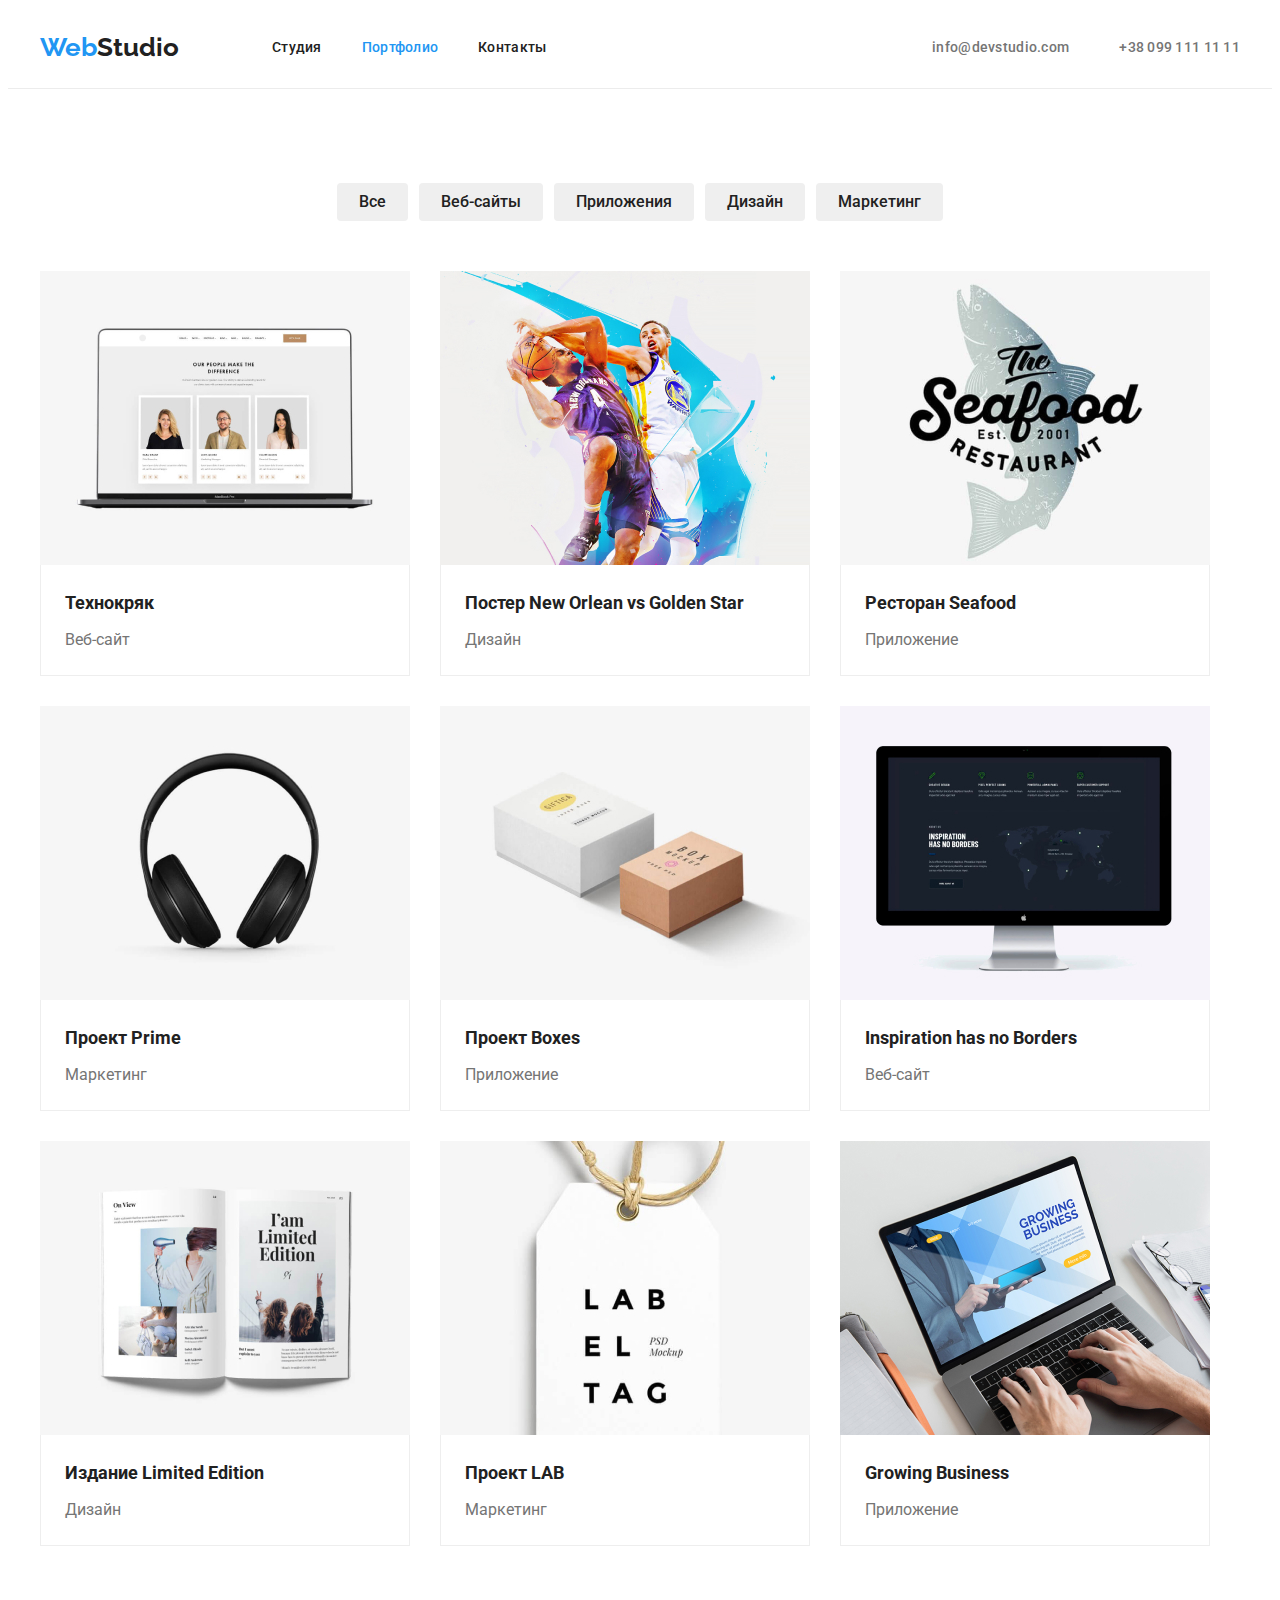
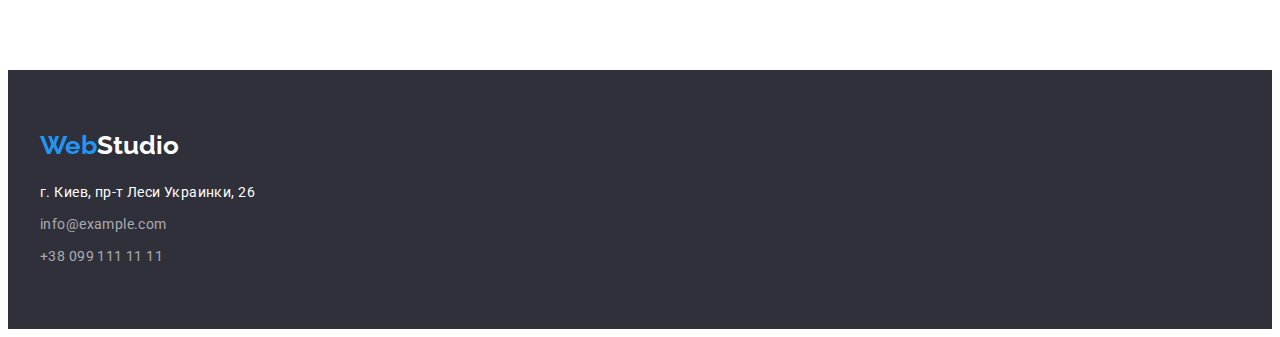
==== portfolio.html @ 194eb808 "goit-markup-hw-04" ====
<!DOCTYPE html>
<html lang="en">
<head>
    <meta charset="UTF-8">
    <meta http-equiv="X-UA-Compatible" content="IE=edge">
    <meta name="viewport" content="width=device-width, initial-scale=1.0">
    <title>Document</title>
    <link rel="preconnect" href="https://fonts.gstatic.com">
    <link href="https://fonts.googleapis.com/css2?family=Raleway:wght@700&family=Roboto:wght@400;500;700;900&display=swap"
        rel="stylesheet">
    <link rel="stylesheet" href="https://cdnjs.cloudflare.com/ajax/libs/modern-normalize/1.1.0/modern-normalize.min.css"
        integrity="sha512-wpPYUAdjBVSE4KJnH1VR1HeZfpl1ub8YT/NKx4PuQ5NmX2tKuGu6U/JRp5y+Y8XG2tV+wKQpNHVUX03MfMFn9Q=="
        crossorigin="anonymous" referrerpolicy="no-referrer" />
    <link rel="stylesheet" href="./css/styles.css">
</head>

<body>
    
    <header class="header-bord">
        <div class="container header-cont">
            <nav class="navigation">
                <a class="logo link" href="./index.html"><span class="logo-text">Web</span>Studio</a>
                <ul class="menu">
                    <li class="menu-item list">
                        <a class="menu-link link header-link" href="./index.html">Студия</a>
                    </li>
                    <li class="menu-item list">
                        <a class="menu-link link current header-link" href="./portfolio.html">Портфолио</a>
                    </li>
                    <li class="menu-item list">
                        <a class="menu-link link header-link" href="">Контакты</a>
                    </li>
                </ul>
            </nav>
    
            <ul class="auth-nav list header">
                <li>
                    <a class="mail-link link header-link" href="mailto:info@devstudio.com">info@devstudio.com</a>
                </li>
                <li>
                    <a class="tel-link link header-link" href="tel:+380991111111">+38 099 111 11 11</a>
                </li>
            </ul>
        </div>
    </header>

    <main>
        <section class="section-skill">
            <div class="container">
                <h2 class="skill-title visually-hidden">заголовок</h2>
                <ul class="nav list">
                    <li class="list-butt">
                        <button class="nav-button" type="button">Все</button>
                    </li> 
                    <li class="list-butt">
                        <button class="nav-button" type="button">Веб-сайты</button>
                    </li> 
                    <li class="list-butt">
                        <button class="nav-button" type="button">Приложения</button>
                    </li> 
                    <li class="list-butt">
                        <button class="nav-button" type="button">Дизайн</button>
                    </li> 
                    <li class="list-butt">
                        <button class="nav-button" type="button">Маркетинг</button>
                    </li> 
                </ul>
            
        

        
            
                <ul class="card-list list"> 
                    <li class="portfolio-card">
                        <a class="card-way link" href="">
                            <img class="imgwork" src="./images/зображення_ноутбука.jpg" alt="foto notebook" width="370" height="294">
                            <div class="description">
                                <h3 class="card-title">Технокряк</h3>
                                <p class="card-text">Веб-сайт</p>
                            </div>
                        </a>
                    </li>
                    <li class="portfolio-card">
                        <a class="card-way link" href="">
                            <img class="imgwork" src="./images/зображення_баскетболістів.jpg" alt="foto basketball players" width="370" height="294">
                            <div class="description">
                                <h3 class="card-title">Постер New Orlean vs Golden Star</h3>
                                <p class="card-text">Дизайн</p>
                            </div>
                        </a>
                    </li>
                    <li class="portfolio-card">
                        <a class="card-way link" href="">
                            <img class="imgwork" src="./images/зображення_акули.jpg" alt="foto shark" width="370" height="294">
                            <div class="description">
                                <h3 class="card-title">Ресторан Seafood</h3>
                                <p class="card-text">Приложение</p>
                            </div>
                        </a>
                    </li>
                    <li class="portfolio-card">
                        <a class="card-way link" href="">
                            <img class="imgwork" src="./images/зображення_навушники.jpg" alt="foto headphone" width="370" height="294">
                            <div class="description">
                                <h3 class="card-title">Проект Prime</h3>
                                <p class="card-text">Маркетинг</p>
                            </div>
                        </a>
                    </li>
                    <li class="portfolio-card">
                        <a class="card-way link" href="">
                            <img class="imgwork" src="./images/зображення_коробок.jpg" alt="foto Boxes" width="370" height="294">
                            <div class="description">
                                <h3 class="card-title">Проект Boxes</h3>
                                <p class="card-text">Приложение</p>
                            </div>
                        </a>
                    </li>
                    <li class="portfolio-card">
                        <a class="card-way link" href="">
                            <img class="imgwork" src="./images/зображення_монітора.jpg" alt="foto monitor" width="370" height="294">
                            <div class="description">
                                <h3 class="card-title">Inspiration has no Borders</h3>
                                <p class="card-text">Веб-сайт</p>
                            </div>
                        </a>
                    </li>
                    <li class="portfolio-card">
                        <a class="card-way link" href="">
                            <img class="imgwork" src="./images/зображення_журнала.jpg" alt="foto magazine" width="370" height="294">
                            <div class="description">
                                <h3 class="card-title">Издание Limited Edition</h3>
                                <p class="card-text">Дизайн</p>
                            </div>
                        </a>
                    </li>
                    <li class="portfolio-card">
                        <a class="card-way link" href="">
                            <img class="imgwork"  src="./images/зображенння_ярлика.jpg" alt="foto label" width="370" height="294">
                            <div class="description">
                                <h3 class="card-title">Проект LAB</h3>
                                <p class="card-text">Маркетинг</p>
                            </div>
                        </a>
                    </li>
                    <li class="portfolio-card">
                        <a class="card-way link" href="">
                            <img class="imgwork" src="./images/зображення_робочого_столу.jpg" alt="foto Growing Business" width="370" height="294">
                            <div class="description">
                                <h3 class="card-title">Growing Business</h3>
                                <p class="card-text">Приложение</p>
                            </div>
                        </a>
                    </li>
                </Ul>
            </div>
        </section>
    </main>

    <footer class="footer">
        <div class="container">
            <div class="logo-second">
                <a class="logo-footer link" href="./index.html"><span class="logo-text">Web</span><span class="logo-txt">Studio</span></a>
            </div>
            <address class="footer-address">
                <ul class="communication list">
                    <li class="address"><a class="location link" href="">г. Киев, пр-т Леси Украинки, 26</a></li>
                    <li class="footer-mail"><a class="communication-mail link" href="meilto:info@example.com">info@example.com</a></li>
                    <li class="footer-tel"><a class="communication-tel link" href="tel:+380991111111">+38 099 111 11 11</a></li>
                </ul>
            </address>
        </div>
    </footer>
</body>
</html>
---- css/styles.css ----
html {
  box-sizing: border-box;
}

* *::before,
*::after {
  box-sizing: inherit;
}

:root {
  --main-font: "Roboto", sans-serif;
  --secondary-font: "Raleway", sans-serif;
  --accent-color: #212121;
  --secondary-color: #2196f3;
  --third-color: #757575;
  --white-color: #ffffff;
}
body {
  font-family: var(--main-font);
  font-style: normal;
  font-weight: normal;
  font-size: 14px;
}

.list {
  list-style: none;
}
.link {
  text-decoration: none;
}
.visually-hidden{
  position: absolute;
  clip: rect(0 0 0 0);
  width: 1px;
  height: 1px;
  margin: -1px;
}

h1,
h2,
h3,
h4,
h5,
h6,
p {
  margin-top: 0;
  margin-bottom: 0;
}

ul,
ol {
  margin-top: 0;
  margin-bottom: 0;
}

.container {
  width: 1200px;
  padding-left: 15px;
  padding-right: 15px;
  margin: 0 auto;
}
img {
  display: block;
}
/*розметка  heder}*/
.header-link {
  padding-top: 32px;
  padding-bottom: 32px;
}
.header-bord {
  border-bottom: 1px solid #ECECEC;
}
.header-cont {
  display: flex;
  align-items: center;
}
.navigation {
  display: flex;
  align-items: center;
}

.auth-nav {
  display: flex;
  align-items: center;
  margin-left: auto;
  
  padding-left: 0px;
}

.logo {
  padding-top: 24px;
  padding-bottom: 25px;
  margin-right: 93px;
}
.logo-footer{
  padding: auto;
}
.menu {
  display: flex;
  align-items: center;
  padding-left: 0px;
}
.menu-item:not(:last-child) {
  margin-right: 40px;
}

.mail-link {
  flex-direction: row-reverse;
  margin-left: auto;
  margin-right: 50px;
  
}
/*розметка  heder}*/

/* header 1htm*/
.logo,
.logo-footer,
.logo-text {
  font-family: var(--secondary-font);
  font-weight: bold;
  font-size: 26px;
  line-height: 1.19;
  

  color: var(--accent-color);
}
.logo-text {
  color: var(--secondary-color);
}
.logo-txt {
  color: var(--white-color);
}
.menu-link {
  font-weight: 500;
  line-height: 1.14;
  letter-spacing: 0.02em;

  color: var(--accent-color);
}

.menu-link:hover,
.menu-link:focus {
  color: var(--secondary-color);
}

.current {
  color: var(--secondary-color);
}

.mail-link,
.tel-link {
  font-weight: 500;
  line-height: 1.14;
  letter-spacing: 0.02em;

  color: var(--third-color);
}
.mail-link:hover,
.mail-link:focus {
  color: var(--secondary-color);
}

.tel-link:hover,
.tel-link:focus {
  color: var(--secondary-color);
}

/* hero 1htm*/
/* розметка hero*/
.hero-title {
  font-family: var(--main-font);
  font-weight: 900;
  font-size: 44px;
  line-height: 1.36;
  margin-bottom: 30px;
  color: var(--white-color);
}

.modal-btn {
  background-color: var(--secondary-color);
  box-shadow: 0px 4px 4px rgba(0, 0, 0, 0.15);
  font-weight: bold;
  font-size: 16px;
  line-height: 1.88;
  cursor: pointer;

  padding: 12px 32px;

  border-radius: 4px;

  color: var(--white-color);
}
/*розметка  hero}*/

/* skill 1htm*/
.skill-roster {
  display: flex;
padding-left: 0;
margin-left: 0;

}
.skill {
  padding-top: 94px;
}
.team,
.section-work,
.section-skill{
  padding-top: 94px;
  padding-bottom: 94px;
}
.team-roste r{
  margin-bottom: 94px;
}
/* розметка skill*/
.roster-down {
  margin-bottom: 10px;
}
/* розметка skill*/

.roster-title {
  font-weight: bold;
  line-height: 1.14;
  letter-spacing: 0.03em;
  text-transform: uppercase;

  color: var(--accent-color);
}
.skill-item {
  flex-basis: calc((100%-120) / 4);
  width: 270px;
}
.skill-item:not(:first-child){
  margin-left: 30px;
}

  
.item-down:not(:last-child) {
  margin-left: 30px;
}
.skill-description {
  font-family: var(--main-font);
  font-size: 14px;
  line-height: 24px;

  letter-spacing: 0.03em;
  color: var(--third-color);
}

/* work 1htm*/
.work-roster{
  display: flex;
  padding-left: 0;
  justify-content: space-between;
  margin-top: 50px;
}
/*team-title*/
.work {
  font-weight: bold;
  font-size: 36px;
  line-height: 1.17;

  text-align: center;
margin-bottom: 50px;
  color: var(--accent-color);
  margin: 0px;
}
.worktop{
  width: 370px;
}

.team-title {
  font-weight: bold;
  font-size: 36px;
  line-height: 1.17;

  text-align: center;
margin-bottom: 50px;
  color: var(--accent-color);
  margin: 0px;
}

.team-member {
  font-size: 16px;
  line-height: 0.84;
  font-weight: 500;

  text-align: center;
  color: var(--accent-color);
}

.team-activity {
  font-size: 16px;
  line-height: 1.89;
margin-top: 10px;
  text-align: center;

  color: var(--third-color);
}

/*logo link*/
.location {
  font-style: normal;
  line-height: 1.71;
  letter-spacing: 0.03em;
  
  color: var(--white-color);
}

.communication-mail,
.communication-tel {
  font-style: normal;
  line-height: 1.71;
  letter-spacing: 0.03em;

  color: rgba(255, 255, 255, 0.6);
}
.communication-mail:hover,
.communication-mail:focus {
  color: var(--secondary-color);
}

.communication-tel:hover,
.communication-tel:focus {
  color: var(--secondary-color);
}

/* portfolio.2htm*/

.nav-button {
  font-family: var(--main-font);
  font-weight: 500;
  font-style: normal;
  font-size: 16px;
  line-height: 1.62;
  cursor: pointer;
  border: none;
  border-radius: 4px;
  padding: 6px 22px;

  

  color: var(--accent-color);
}

.nav-button:hover,
.nav-button:focus {
  background-color: var(--secondary-color);
  color: var(--white-color);
}

.card-title {
  font-family: var(--main-font);
  font-weight: bold;
  font-size: 18px;
  line-height: 2;

  color: var(--accent-color);

}

.card-text {
  font-family: var(--main-font);
  font-size: 16px;
  line-height: 1.88;
  margin-top: 4px;


  color: var(--third-color);
}
.description{
  padding: 20px 24px;
  border-left: 1px solid #EEEEEE;
  border-right: 1px solid #EEEEEE;
  border-bottom: 1px solid #EEEEEE;


}

/* fon*/
.hero {
  background: #2f303a;
  padding-top: 200px;
  padding-bottom: 200px;
  

  
  text-align: center;
  color: var(--white-color);
}

.footer {
  background: #2f303a;
  padding-top: 60px;
  padding-bottom: 60px;
}
.footer-address{
  margin-top: 20px;
}
.footer-mail{
  margin-top: 8px;
}
.footer-tel{
  margin-top: 8px;

}
/*team-title*/
.team{
  background-color: #F5F4FA;
  
}
.team-member,
.team-activity{
  background-color: #FFFFFF;
  border-radius: 3px
}
.team-roster{
 display: flex;
 padding-left: 0px;
justify-content: space-between;
margin-top: 50px;

}
.team-describe{
  padding: 30px;
  background-color: var(--white-color);
}
  
.team-list{
  box-shadow: 0px 1px 3px var(--third-color);
  border-radius: 0px 0px 4px 4px;
}

/*footer*/


.communication {
  margin: 0px;
  padding-left: 0px;
 
}

/*портфолио*/
.nav{
  text-align: center;
  padding: 0px;
  margin-bottom: 50px;
  
}
.list-butt{
  display: inline-block;
}
  .list-butt:not(:last-child){
margin-right: 8px;

  }

.card-list{
  padding: 0px;
  display: flex;
  flex-wrap: wrap;
  
}
.portfolio-card{
  width: 370px;
  margin-right: 30px;
  margin-bottom: 30px;
  
}
.portfolio-card:nth-child(3n){
  margin-right: 0px;
}

.imgwork{
  width: 370px;

}
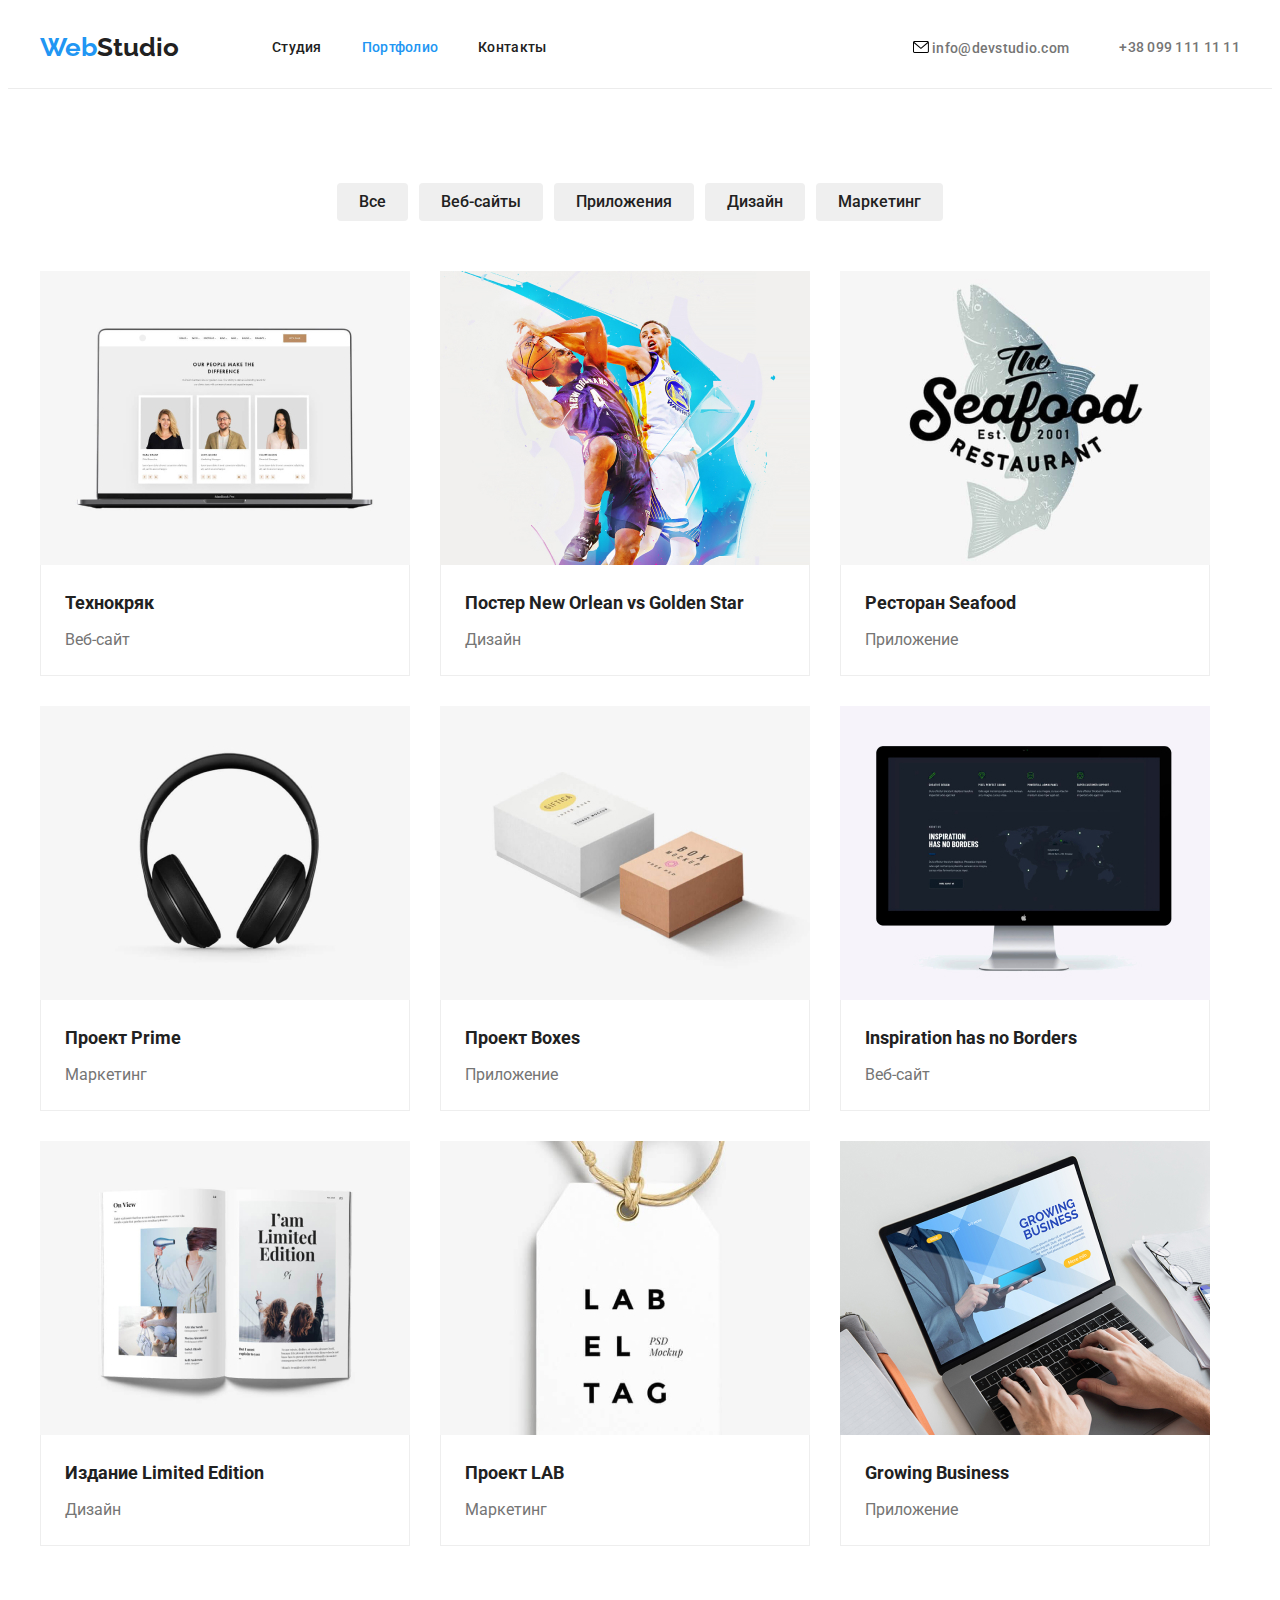
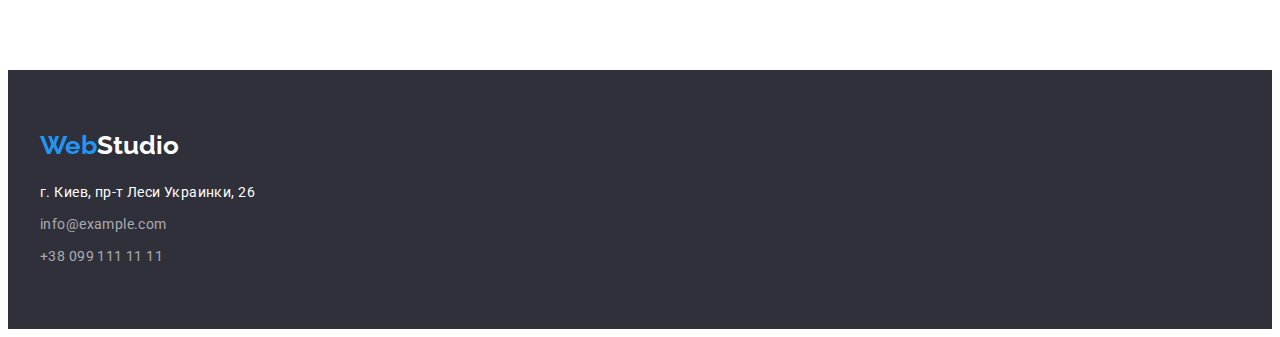
==== commit 4f8d2324: "goit-markup-hw-04" ====
--- a/portfolio.html
+++ b/portfolio.html
@@ -35,7 +35,11 @@
     
             <ul class="auth-nav list header">
                 <li>
-                    <a class="mail-link link header-link" href="mailto:info@devstudio.com">info@devstudio.com</a>
+                    <a class="mail-link link header-link" href="mailto:info@devstudio.com">
+                        <svg class="icon-contact" width="16px" height="12px">
+                            <use href="./images/sprite.svg#icon-envelope"></use>
+                        </svg>
+                        info@devstudio.com</a>
                 </li>
                 <li>
                     <a class="tel-link link header-link" href="tel:+380991111111">+38 099 111 11 11</a>
--- a/css/styles.css
+++ b/css/styles.css
@@ -104,12 +104,36 @@
   margin-right: 40px;
 }
 
-.mail-link {
+.mail-link
+{
   flex-direction: row-reverse;
+  align-items: center;
   margin-left: auto;
   margin-right: 50px;
   
 }
+
+.mail-link,
+.tel-link{
+  text-decoration: none;
+  font-weight: 500;
+  text-align: center;
+   color: var(--text-color);
+}
+.icon-mail,
+.icon-phon{
+  display: inline-block;
+  width: 16px;
+  height: 12px;
+  margin-right: 10px;
+  fill: #757575;
+}
+.icon-phon{
+  width: 10px;
+  height: 16px;
+}
+
+
 /*розметка  heder}*/
 
 /* header 1htm*/
@@ -149,16 +173,21 @@
 
 .mail-link,
 .tel-link {
+  align-items: center;
   font-weight: 500;
   line-height: 1.14;
   letter-spacing: 0.02em;
 
   color: var(--third-color);
 }
+.tel-link{
+  display: flex;
+}
 .mail-link:hover,
 .mail-link:focus {
   color: var(--secondary-color);
 }
+
 
 .tel-link:hover,
 .tel-link:focus {
@@ -211,6 +240,10 @@
 .team-roste r{
   margin-bottom: 94px;
 }
+.clients{
+padding-top: 88px;
+padding-bottom: 88px;
+}
 /* розметка skill*/
 .roster-down {
   margin-bottom: 10px;
@@ -274,7 +307,7 @@
   line-height: 1.17;
 
   text-align: center;
-margin-bottom: 50px;
+  margin-bottom: 50px;
   color: var(--accent-color);
   margin: 0px;
 }
@@ -292,6 +325,7 @@
   font-size: 16px;
   line-height: 1.89;
 margin-top: 10px;
+margin-bottom: 16px;
   text-align: center;
 
   color: var(--third-color);
@@ -378,14 +412,21 @@
 
 /* fon*/
 .hero {
-  background: #2f303a;
   padding-top: 200px;
   padding-bottom: 200px;
-  
-
-  
   text-align: center;
+  
   color: var(--white-color);
+  background: #C4C4C4;
+  background-image: linear-gradient( to right, 
+  rgba(47, 48, 58, 0.4), 
+  rgba(47, 48, 58, 0.4) ),
+    url(../images/bd.jpg);
+  background-repeat: no-repeat;
+  background-position: center;
+  background-size: cover;
+  max-width: 1600px;
+  margin: auto;
 }
 
 .footer {
@@ -422,6 +463,8 @@
 }
 .team-describe{
   padding: 30px;
+  padding-left: 32px;
+  padding-right: 32px;
   background-color: var(--white-color);
 }
   
@@ -437,6 +480,15 @@
   margin: 0px;
   padding-left: 0px;
  
+}
+.footer-right-title{
+font-weight: bold;
+line-height: 1.14;
+letter-spacing: 0.03em;
+text-transform: uppercase;
+margin-bottom: 20px;
+
+color: var(--white-color);
 }
 
 /*портфолио*/
@@ -474,3 +526,128 @@
   width: 370px;
 
 }
+
+.social-list{
+  padding: 0;
+  display: flex;
+  justify-content: space-between;
+  
+}
+.social-list-icon{
+  width: 20px;
+  height: 20px;
+  
+}
+.social-list-link{
+  display: flex;
+  
+  align-items: center;
+  justify-content: center;
+  width: 44px;
+  height: 44px;
+  border-radius: 50%;
+  fill: #AFB1B8;
+  background-color: #ffffff;
+}
+
+.social-list-link:hover,
+.social-list-link:focus {
+fill: #ffffff;
+background-color: #2196F3;
+}
+
+/* clients*/
+
+.footer-information{
+  display: flex;
+  align-items: baseline;
+}
+.logo-second{
+  margin-right: 70px;
+}
+
+.footer-right-box{
+  width: 206px;
+  height: 80px;
+}
+.footer-list{
+  display: flex;
+  align-items: baseline;
+  justify-content: space-between;
+  padding:0;
+  
+}
+.footer-list-social{
+  display: flex;
+  align-items: center;
+  justify-content: center;
+  width: 44px;
+  height: 44px;
+  border-radius: 50%;
+  background-color: rgb(100%, 100%, 100%, 0.1);
+  fill: #ffffff;
+  
+}
+
+.footer-list-social:hover,
+.footer-list-social:focus{
+  background-color: var(--secondary-color)      ;
+}
+.footer-list-icon{
+  width: 20px;
+  height: 20px;
+ 
+}
+
+.icon-group{
+  display: flex;
+  align-items: center;
+  justify-content: center;
+
+  width: 270px;
+  height: 120px;
+  
+  background: #f5f4fa;
+  border-radius: 4px;
+
+  margin-bottom: 30px;
+}
+
+.clients-list-icon{
+  display: flex;
+  align-items: center;
+  justify-content: center;
+}
+.clients-list{
+margin-top: 50px;
+display: flex;
+justify-content: space-between;
+padding-left: 0px;
+  
+}
+.icon-list{
+width: 170px;
+height: 92px;
+
+}
+.icon-list-link{
+display: flex;
+justify-content: center;
+align-items: center;
+border: 1px solid #afb1b8;
+border-radius: 4px;
+width: 100%;
+height: 100%;
+fill: #AFB1B8;
+}
+
+.icon-list-link:hover,
+.icoun-list-link:focus{
+  fill: var(--secondary-color);
+}
+
+.icon-list:hover,
+.icon-list:focus{
+  border: 1px solid #2196F3;
+border-radius: 4px;
+}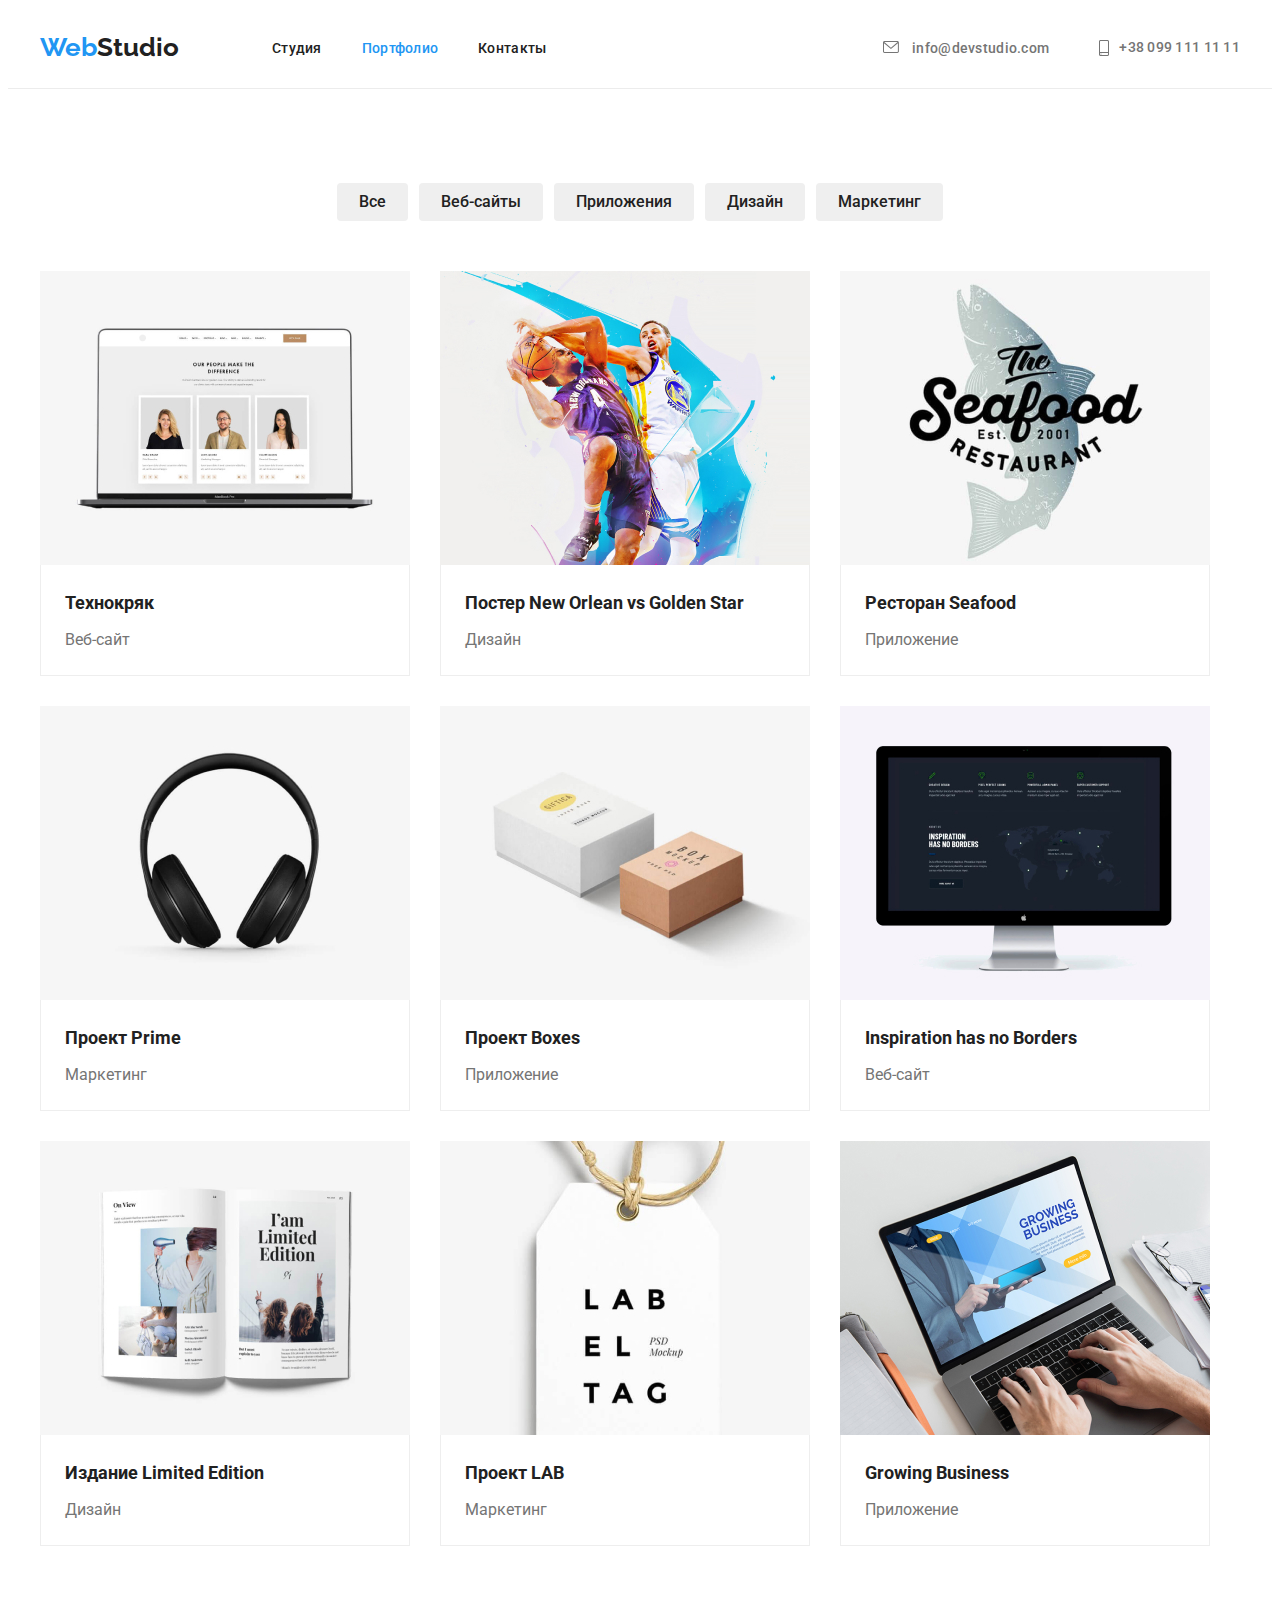
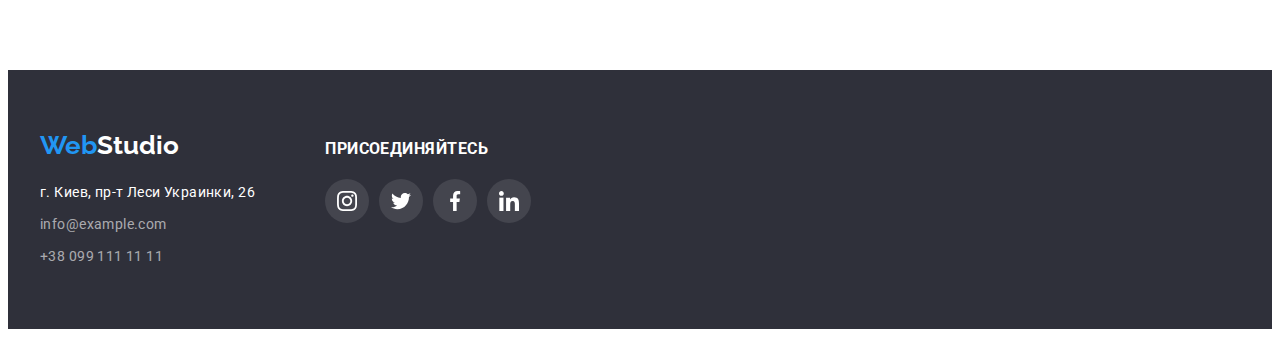
==== commit c801419d: "goit-markup-hw-04" ====
--- a/portfolio.html
+++ b/portfolio.html
@@ -36,13 +36,19 @@
             <ul class="auth-nav list header">
                 <li>
                     <a class="mail-link link header-link" href="mailto:info@devstudio.com">
-                        <svg class="icon-contact" width="16px" height="12px">
+                        <svg class="icon-mail">
                             <use href="./images/sprite.svg#icon-envelope"></use>
                         </svg>
-                        info@devstudio.com</a>
+                        info@devstudio.com
+                    </a>
                 </li>
                 <li>
-                    <a class="tel-link link header-link" href="tel:+380991111111">+38 099 111 11 11</a>
+                    <a class="tel-link link header-link" href="tel:+380991111111">
+                        <svg class="icon-phon">
+                            <use href="./images/sprite.svg#icon-smartphone"></use>
+                        </svg>
+                        +38 099 111 11 11
+                    </a>
                 </li>
             </ul>
         </div>
@@ -162,17 +168,57 @@
     </main>
 
     <footer class="footer">
-        <div class="container">
+        <div class="footer-information container">
+    
             <div class="logo-second">
-                <a class="logo-footer link" href="./index.html"><span class="logo-text">Web</span><span class="logo-txt">Studio</span></a>
+                <a class="logo-footer link" href="./index.html"><span class="logo-text">Web</span><span
+                        class="logo-txt">Studio</span>
+                </a>
+    
+                <address class="footer-address">
+                    <ul class="communication list">
+                        <li class="address"><a class="location link" href="">г. Киев, пр-т Леси Украинки, 26</a></li>
+                        <li class="footer-mail"><a class="communication-mail link"
+                                href="meilto:info@example.com">info@example.com</a></li>
+                        <li class="footer-tel"><a class="communication-tel link" href="tel:+380991111111">+38 099 111 11
+                                11</a></li>
+                    </ul>
+                </address>
             </div>
-            <address class="footer-address">
-                <ul class="communication list">
-                    <li class="address"><a class="location link" href="">г. Киев, пр-т Леси Украинки, 26</a></li>
-                    <li class="footer-mail"><a class="communication-mail link" href="meilto:info@example.com">info@example.com</a></li>
-                    <li class="footer-tel"><a class="communication-tel link" href="tel:+380991111111">+38 099 111 11 11</a></li>
+    
+            <div class="footer-right-box">
+                <h3 class="footer-right-title">присоединяйтесь</h3>
+                <ul class="footer-list list">
+                    <li>
+                        <a href="" class="footer-list-social">
+                            <svg class="footer-list-icon">
+                                <use href="./images/sprite.svg#icon-instagram"></use>
+                            </svg>
+                        </a>
+                    </li>
+                    <li>
+                        <a href="" class="footer-list-social">
+                            <svg class="footer-list-icon">
+                                <use href="./images/sprite.svg#icon-twitter"></use>
+                            </svg>
+                        </a>
+                    </li>
+                    <li>
+                        <a href="" class="footer-list-social">
+                            <svg class="footer-list-icon">
+                                <use href="./images/sprite.svg#icon-facebook"></use>
+                            </svg>
+                        </a>
+                    </li>
+                    <li>
+                        <a href="" class="footer-list-social">
+                            <svg class="footer-list-icon">
+                                <use href="./images/sprite.svg#icon-linkedin"></use>
+                            </svg>
+                        </a>
+                    </li>
                 </ul>
-            </address>
+            </div>
         </div>
     </footer>
 </body>
--- a/css/styles.css
+++ b/css/styles.css
@@ -132,6 +132,11 @@
   width: 10px;
   height: 16px;
 }
+.icon-mail:hover,
+.icon-mail:focus{
+  fill: var(--secondary-color);
+}
+
 
 
 /*розметка  heder}*/
@@ -642,7 +647,7 @@
 }
 
 .icon-list-link:hover,
-.icoun-list-link:focus{
+.icon-list-link:focus{
   fill: var(--secondary-color);
 }
 
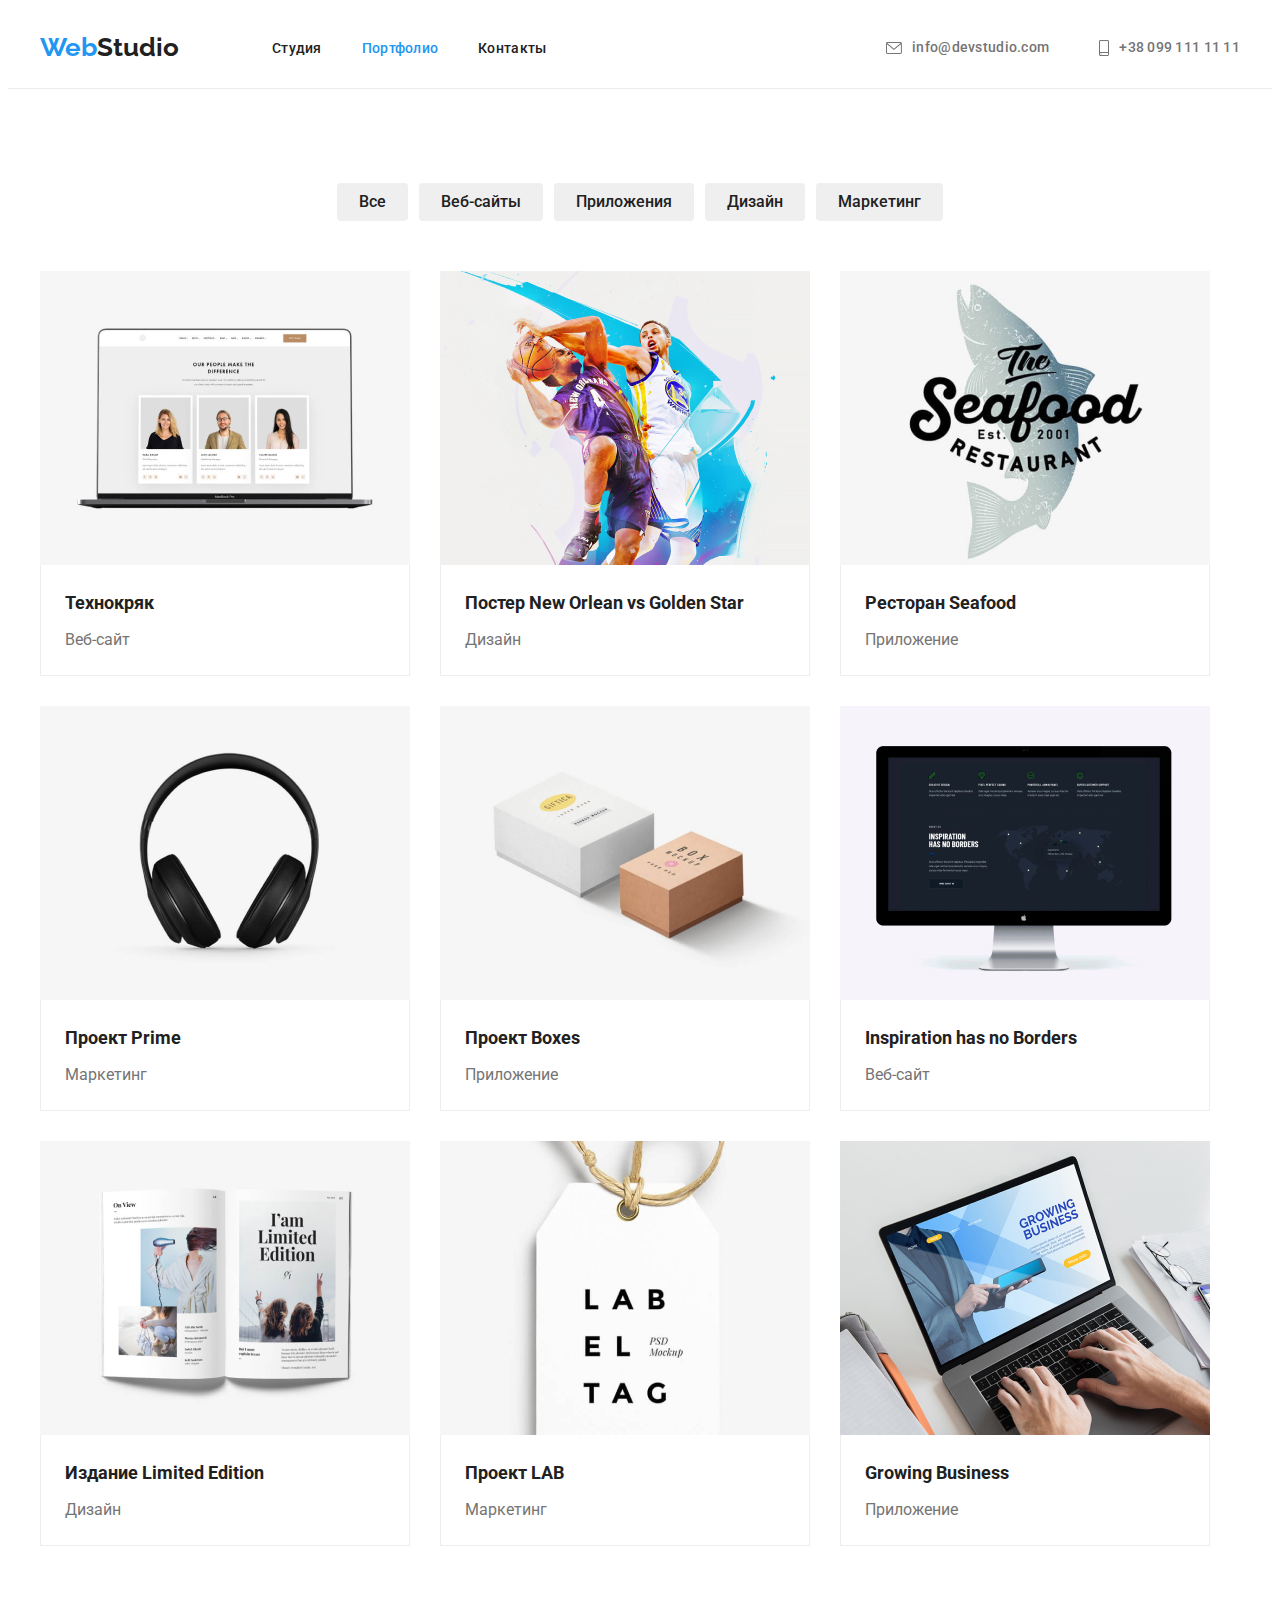
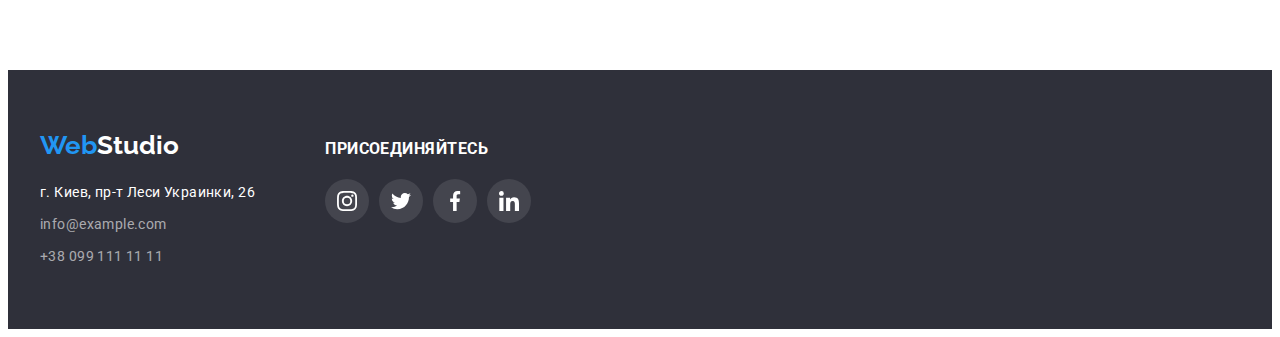
==== commit 2387fba3: "goit-markup-hw-04" ====
--- a/portfolio.html
+++ b/portfolio.html
@@ -39,16 +39,14 @@
                         <svg class="icon-mail">
                             <use href="./images/sprite.svg#icon-envelope"></use>
                         </svg>
-                        info@devstudio.com
-                    </a>
+                        info@devstudio.com</a>
                 </li>
                 <li>
                     <a class="tel-link link header-link" href="tel:+380991111111">
                         <svg class="icon-phon">
                             <use href="./images/sprite.svg#icon-smartphone"></use>
                         </svg>
-                        +38 099 111 11 11
-                    </a>
+                        +38 099 111 11 11</a>
                 </li>
             </ul>
         </div>
--- a/css/styles.css
+++ b/css/styles.css
@@ -106,7 +106,6 @@
 
 .mail-link
 {
-  flex-direction: row-reverse;
   align-items: center;
   margin-left: auto;
   margin-right: 50px;
@@ -122,21 +121,33 @@
 }
 .icon-mail,
 .icon-phon{
-  display: inline-block;
   width: 16px;
   height: 12px;
   margin-right: 10px;
-  fill: #757575;
+  fill: currentColor;
 }
 .icon-phon{
   width: 10px;
   height: 16px;
 }
+.mail-link:hover,
+.mail-link:focus{
+  color: var(--secondary-color);
+  fill: var(--secondary-color);
+}
+.tel-link:hover,
+.tel-link:focus{
+  color: var(--secondary-color);
+  fill: var(--secondary-color);
+}
 .icon-mail:hover,
 .icon-mail:focus{
   fill: var(--secondary-color);
 }
-
+.icon-phon:hover,
+.icon-phon:focus{
+  fill: var(--secondary-color);
+}
 
 
 /*розметка  heder}*/
@@ -178,6 +189,7 @@
 
 .mail-link,
 .tel-link {
+  display: flex;
   align-items: center;
   font-weight: 500;
   line-height: 1.14;
@@ -187,17 +199,10 @@
 }
 .tel-link{
   display: flex;
-}
-.mail-link:hover,
-.mail-link:focus {
-  color: var(--secondary-color);
-}
-
-
-.tel-link:hover,
-.tel-link:focus {
-  color: var(--secondary-color);
-}
+  align-items: center;
+}
+
+
 
 /* hero 1htm*/
 /* розметка hero*/
@@ -241,6 +246,7 @@
 .section-skill{
   padding-top: 94px;
   padding-bottom: 94px;
+  
 }
 .team-roste r{
   margin-bottom: 94px;
@@ -385,6 +391,8 @@
 .nav-button:focus {
   background-color: var(--secondary-color);
   color: var(--white-color);
+  box-shadow: 0px 3px 1px rgba(0, 0, 0, 0.1), 0px 1px 2px rgba(0, 0, 0, 0.08), 0px 2px 2px rgba(0, 0, 0, 0.12);
+ border-radius: 4px;
 }
 
 .card-title {
@@ -527,6 +535,14 @@
   margin-right: 0px;
 }
 
+.portfolio-card:hover,
+.portfolio-card:focus{        
+box-sizing: border-box;
+box-shadow: 0px 1px 1px 
+rgba(0, 0, 0, 0.12), 0px 4px 4px 
+rgba(0, 0, 0, 0.06), 1px 4px 6px 
+rgba(0, 0, 0, 0.16);
+}
 .imgwork{
   width: 370px;
 
